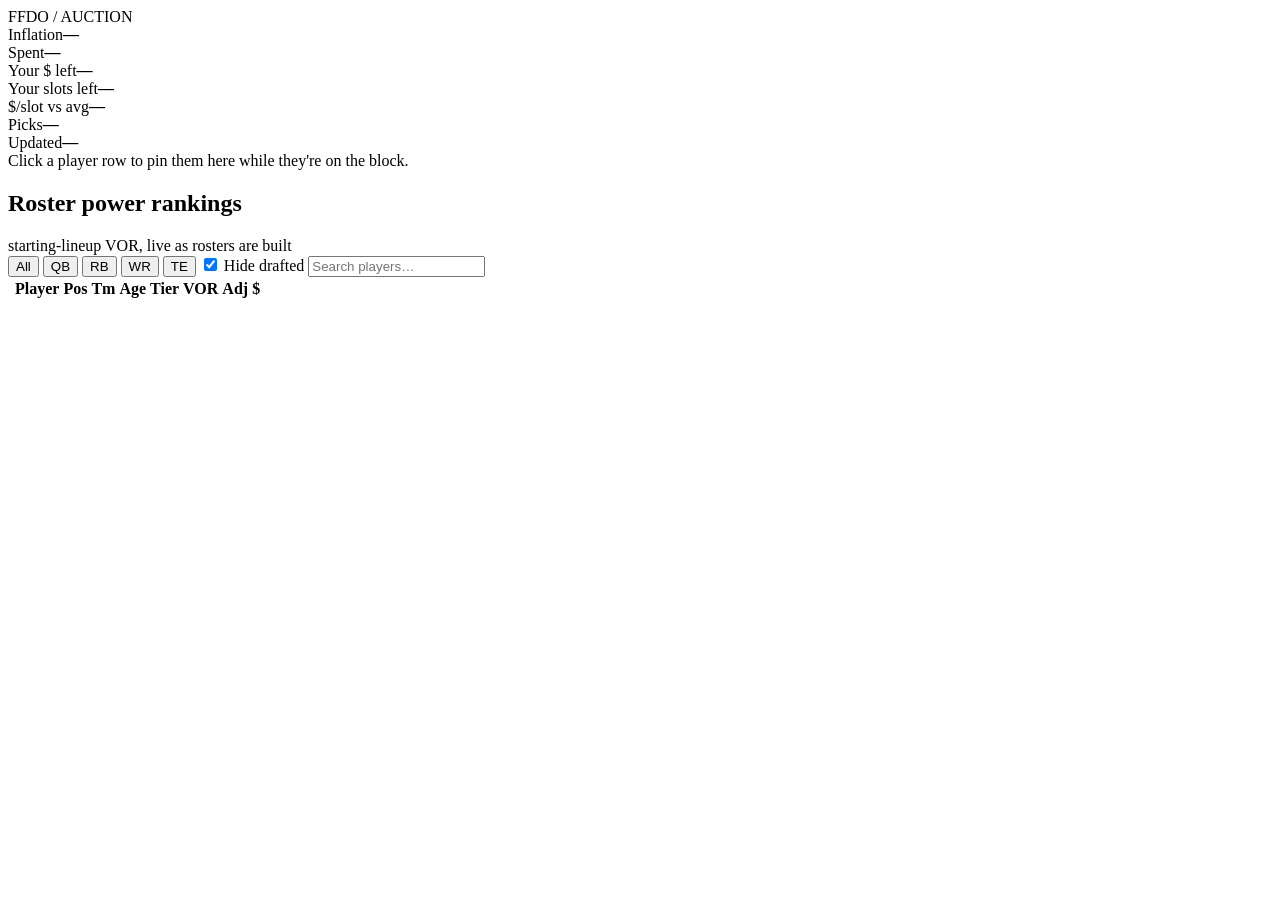
==== src/ffdo/web/index.html @ a6e95901 "feat: add roster rankings sidebar card markup and styles" ====
<!doctype html>
<html lang="en">
<head>
<meta charset="utf-8">
<meta name="viewport" content="width=device-width, initial-scale=1">
<title>Draft Board</title>
<link rel="preconnect" href="https://fonts.googleapis.com">
<link rel="preconnect" href="https://fonts.gstatic.com" crossorigin>
<link href="https://fonts.googleapis.com/css2?family=IBM+Plex+Mono:wght@400;500;600;700&family=IBM+Plex+Sans:wght@400;500;600;700&display=swap" rel="stylesheet">
<link rel="stylesheet" href="/board.css">
</head>
<body>
<header id="strip">
  <div class="brand">
    <span class="brand-name">FFDO</span>
    <span id="brand-tag" class="brand-tag">/ AUCTION</span>
  </div>
  <div class="strip-stats">
    <div><span class="label">Inflation</span><b id="inflation">&mdash;</b></div>
    <div><span class="label">Spent</span><b id="spent">&mdash;</b></div>
    <div id="your-dollars-stat"><span class="label">Your $ left</span><b id="your-dollars">&mdash;</b></div>
    <div id="your-slots-stat"><span class="label">Your slots left</span><b id="your-slots">&mdash;</b></div>
    <div id="your-per-slot-stat"><span class="label">$/slot vs avg</span><b id="your-per-slot">&mdash;</b></div>
    <div><span class="label">Picks</span><b id="picks">&mdash;</b></div>
    <div><span class="label">Updated</span><b id="updated">&mdash;</b></div>
  </div>
</header>

<section id="cow" hidden>
  <div class="cow-head">
    <h2>Cost of waiting</h2>
    <span class="cow-sub">what you give up per position if you pass now and take it at your next pick instead</span>
  </div>
  <div id="cow-rows"></div>
</section>

<div id="layout">
  <div id="sidebar">
  <aside id="nominated" class="empty">
    <div class="nom-empty-msg">Click a player row to pin them here while they're on the block.</div>
    <div class="nom-body" hidden>
      <div class="nom-head">
        <span class="nom-kicker">On the block</span>
        <span id="nom-tier" class="tier-chip"></span>
      </div>
      <div class="nom-name-block">
        <span id="nom-name" class="nom-name"></span>
        <span id="nom-meta" class="nom-meta"></span>
      </div>
      <div class="nom-stats">
        <div class="nom-stat">
          <span id="nom-baseline-label" class="label">Baseline</span>
          <b id="nom-baseline">&mdash;</b>
        </div>
        <div class="nom-stat">
          <span id="nom-adjusted-label" class="label">Adjusted</span>
          <b id="nom-adjusted" class="accent">&mdash;</b>
        </div>
        <div class="nom-stat">
          <span class="label">VOR</span>
          <b id="nom-vor">&mdash;</b>
        </div>
        <div class="nom-stat" id="nom-maxbid-stat" hidden>
          <span class="label">Your max</span>
          <b id="nom-maxbid" class="accent">&mdash;</b>
        </div>
      </div>
      <button id="lean-badge" class="lean-badge" disabled title="This board never names a pick — you decide.">
        MODEL LEAN &middot; DISABLED
      </button>
      <div id="nom-hr" class="hr"></div>
      <div id="bid-block" class="bid-block">
        <div class="bid-head">
          <span class="label">Your bid</span>
          <span id="nom-surplus" class="surplus"></span>
        </div>
        <div class="bid-controls">
          <button data-step="-5">&minus;5</button>
          <button data-step="-1">&minus;1</button>
          <span id="nom-bid" class="bid-amount">$0</span>
          <button data-step="1">+1</button>
          <button data-step="5">+5</button>
        </div>
      </div>
    </div>
  </aside>

  <aside id="rosters">
    <div class="rosters-head">
      <h2>Roster power rankings</h2>
      <span class="rosters-sub">starting-lineup VOR, live as rosters are built</span>
    </div>
    <div id="rosters-rows"></div>
  </aside>
  </div>

  <main id="board-panel">
    <nav id="filters">
      <button data-pos="ALL" class="on">All</button>
      <button data-pos="QB">QB</button>
      <button data-pos="RB">RB</button>
      <button data-pos="WR">WR</button>
      <button data-pos="TE">TE</button>
      <label class="hide-drafted"><input type="checkbox" id="hide-drafted" checked> Hide drafted</label>
      <input id="search" type="search" placeholder="Search players&hellip;" autocomplete="off">
    </nav>
    <div id="board-scroll">
      <table id="board">
        <thead><tr>
          <th></th><th>Player</th><th>Pos</th><th>Tm</th><th>Age</th>
          <th data-sort="tier">Tier</th><th data-sort="vor">VOR</th>
          <th id="th-money" colspan="2" data-sort="adjusted">Adj $</th>
        </tr></thead>
        <tbody></tbody>
      </table>
    </div>
  </main>
</div>

<script src="/board.js"></script>
</body>
</html>
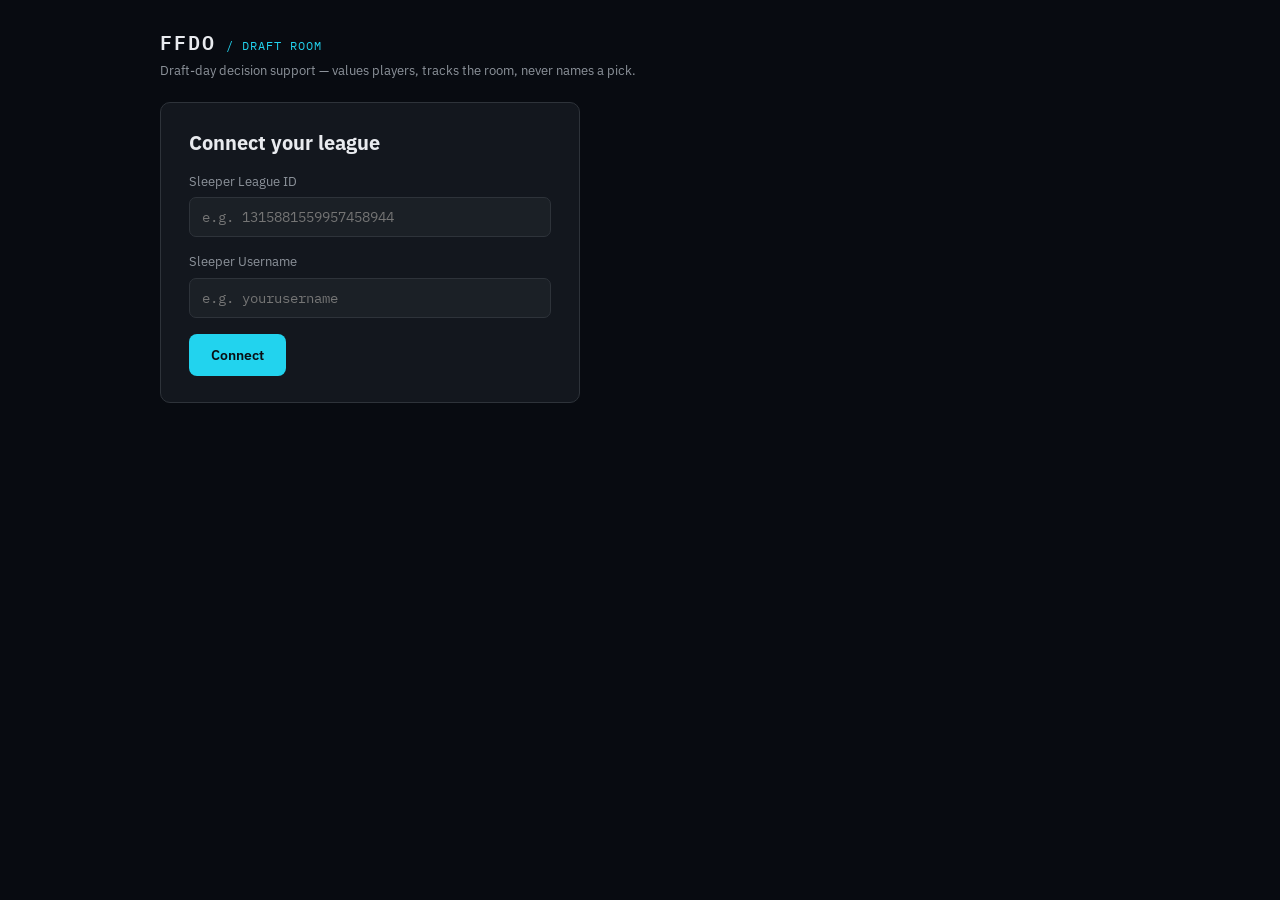
==== commit 5ad38682: "Add Sleeper league connect screen (#2) * Add design spec for Sleeper league main/connect screen  * S" ====
--- a/src/ffdo/web/index.html
+++ b/src/ffdo/web/index.html
@@ -3,120 +3,80 @@
 <head>
 <meta charset="utf-8">
 <meta name="viewport" content="width=device-width, initial-scale=1">
-<title>Draft Board</title>
+<title>FFDO — Connect</title>
 <link rel="preconnect" href="https://fonts.googleapis.com">
 <link rel="preconnect" href="https://fonts.gstatic.com" crossorigin>
 <link href="https://fonts.googleapis.com/css2?family=IBM+Plex+Mono:wght@400;500;600;700&family=IBM+Plex+Sans:wght@400;500;600;700&display=swap" rel="stylesheet">
-<link rel="stylesheet" href="/board.css">
+<link rel="stylesheet" href="main.css">
 </head>
 <body>
-<header id="strip">
-  <div class="brand">
-    <span class="brand-name">FFDO</span>
-    <span id="brand-tag" class="brand-tag">/ AUCTION</span>
-  </div>
-  <div class="strip-stats">
-    <div><span class="label">Inflation</span><b id="inflation">&mdash;</b></div>
-    <div><span class="label">Spent</span><b id="spent">&mdash;</b></div>
-    <div id="your-dollars-stat"><span class="label">Your $ left</span><b id="your-dollars">&mdash;</b></div>
-    <div id="your-slots-stat"><span class="label">Your slots left</span><b id="your-slots">&mdash;</b></div>
-    <div id="your-per-slot-stat"><span class="label">$/slot vs avg</span><b id="your-per-slot">&mdash;</b></div>
-    <div><span class="label">Picks</span><b id="picks">&mdash;</b></div>
-    <div><span class="label">Updated</span><b id="updated">&mdash;</b></div>
-  </div>
-</header>
+<div id="shell">
+  <header id="brand-row">
+    <div class="brand">
+      <span class="brand-name">FFDO</span>
+      <span class="brand-tag">/ DRAFT ROOM</span>
+    </div>
+    <p class="tagline">Draft-day decision support &mdash; values players, tracks the room, never names a pick.</p>
+  </header>
 
-<section id="cow" hidden>
-  <div class="cow-head">
-    <h2>Cost of waiting</h2>
-    <span class="cow-sub">what you give up per position if you pass now and take it at your next pick instead</span>
-  </div>
-  <div id="cow-rows"></div>
-</section>
+  <section id="connect-form" class="card">
+    <h1>Connect your league</h1>
+    <label class="field">
+      <span>Sleeper League ID</span>
+      <input id="league-id-input" type="text" placeholder="e.g. 1315881559957458944" autocomplete="off">
+    </label>
+    <label class="field">
+      <span>Sleeper Username</span>
+      <input id="username-input" type="text" placeholder="e.g. yourusername" autocomplete="off">
+    </label>
+    <p id="connect-error" class="error-msg" hidden></p>
+    <button id="connect-btn">Connect</button>
+  </section>
 
-<div id="layout">
-  <div id="sidebar">
-  <aside id="nominated" class="empty">
-    <div class="nom-empty-msg">Click a player row to pin them here while they're on the block.</div>
-    <div class="nom-body" hidden>
-      <div class="nom-head">
-        <span class="nom-kicker">On the block</span>
-        <span id="nom-tier" class="tier-chip"></span>
+  <section id="connected-view" hidden>
+    <div class="cards-row">
+      <div class="card league-card">
+        <div class="card-head">
+          <div class="league-identity">
+            <span class="eyebrow">League</span>
+            <h2 id="league-name">&mdash;</h2>
+            <span class="league-id-tag" id="league-id-tag"></span>
+          </div>
+          <span id="status-badge" class="status-badge"></span>
+        </div>
+        <div class="stat-grid">
+          <div class="stat"><span class="eyebrow">Teams</span><b id="stat-teams">&mdash;</b></div>
+          <div class="stat"><span class="eyebrow">Budget</span><b id="stat-budget">&mdash;</b></div>
+          <div class="stat"><span class="eyebrow">Rounds</span><b id="stat-rounds">&mdash;</b></div>
+          <div class="stat"><span class="eyebrow">Format</span><b id="stat-format" class="accent">&mdash;</b></div>
+        </div>
+        <div class="hr"></div>
+        <div class="roster-slots">
+          <span class="eyebrow">Roster</span>
+          <div id="roster-chips" class="chip-row"></div>
+        </div>
+        <div class="hr"></div>
+        <p id="scoring-note" class="note"></p>
       </div>
-      <div class="nom-name-block">
-        <span id="nom-name" class="nom-name"></span>
-        <span id="nom-meta" class="nom-meta"></span>
-      </div>
-      <div class="nom-stats">
-        <div class="nom-stat">
-          <span id="nom-baseline-label" class="label">Baseline</span>
-          <b id="nom-baseline">&mdash;</b>
-        </div>
-        <div class="nom-stat">
-          <span id="nom-adjusted-label" class="label">Adjusted</span>
-          <b id="nom-adjusted" class="accent">&mdash;</b>
-        </div>
-        <div class="nom-stat">
-          <span class="label">VOR</span>
-          <b id="nom-vor">&mdash;</b>
-        </div>
-        <div class="nom-stat" id="nom-maxbid-stat" hidden>
-          <span class="label">Your max</span>
-          <b id="nom-maxbid" class="accent">&mdash;</b>
-        </div>
-      </div>
-      <button id="lean-badge" class="lean-badge" disabled title="This board never names a pick — you decide.">
-        MODEL LEAN &middot; DISABLED
-      </button>
-      <div id="nom-hr" class="hr"></div>
-      <div id="bid-block" class="bid-block">
-        <div class="bid-head">
-          <span class="label">Your bid</span>
-          <span id="nom-surplus" class="surplus"></span>
-        </div>
-        <div class="bid-controls">
-          <button data-step="-5">&minus;5</button>
-          <button data-step="-1">&minus;1</button>
-          <span id="nom-bid" class="bid-amount">$0</span>
-          <button data-step="1">+1</button>
-          <button data-step="5">+5</button>
-        </div>
+
+      <div class="card readiness-card">
+        <span class="eyebrow">Data readiness</span>
+        <div id="readiness-rows"></div>
       </div>
     </div>
-  </aside>
 
-  <aside id="rosters">
-    <div class="rosters-head">
-      <h2>Roster power rankings</h2>
-      <span class="rosters-sub">starting-lineup VOR, live as rosters are built</span>
+    <div class="bottom-bar card">
+      <div class="format-block">
+        <div class="format-toggle" id="format-toggle">
+          <button data-format="auction">Auction</button>
+          <button data-format="snake">Snake</button>
+        </div>
+        <p id="format-note" class="note"></p>
+      </div>
+      <button id="enter-btn">Enter draft room &rarr;</button>
     </div>
-    <div id="rosters-rows"></div>
-  </aside>
-  </div>
-
-  <main id="board-panel">
-    <nav id="filters">
-      <button data-pos="ALL" class="on">All</button>
-      <button data-pos="QB">QB</button>
-      <button data-pos="RB">RB</button>
-      <button data-pos="WR">WR</button>
-      <button data-pos="TE">TE</button>
-      <label class="hide-drafted"><input type="checkbox" id="hide-drafted" checked> Hide drafted</label>
-      <input id="search" type="search" placeholder="Search players&hellip;" autocomplete="off">
-    </nav>
-    <div id="board-scroll">
-      <table id="board">
-        <thead><tr>
-          <th></th><th>Player</th><th>Pos</th><th>Tm</th><th>Age</th>
-          <th data-sort="tier">Tier</th><th data-sort="vor">VOR</th>
-          <th id="th-money" colspan="2" data-sort="adjusted">Adj $</th>
-        </tr></thead>
-        <tbody></tbody>
-      </table>
-    </div>
-  </main>
+  </section>
 </div>
-
-<script src="/board.js"></script>
+<script src="main.js"></script>
 </body>
 </html>
--- a/src/ffdo/web/main.css
+++ b/src/ffdo/web/main.css
@@ -0,0 +1,178 @@
+:root {
+  color-scheme: dark;
+  --bg: oklch(0.15 0.014 258);
+  --surface: oklch(0.205 0.014 258);
+  --surface-2: oklch(0.24 0.014 258);
+  --border: oklch(0.32 0.014 258);
+  --border-strong: oklch(0.40 0.016 258);
+  --text: oklch(0.94 0.006 258);
+  --muted: oklch(0.66 0.014 258);
+  --faint: oklch(0.48 0.014 258);
+  --accent: #22D3EE;
+  --green: #34D399;
+  --red: #F87171;
+  --amber: #FBBF24;
+  --font-sans: 'IBM Plex Sans', -apple-system, 'Segoe UI', sans-serif;
+  --font-mono: 'IBM Plex Mono', 'SFMono-Regular', Consolas, monospace;
+}
+
+* { box-sizing: border-box; }
+
+body {
+  margin: 0;
+  padding: 28px;
+  background: var(--bg);
+  color: var(--text);
+  font: 14px/1.4 var(--font-sans);
+  min-height: 100vh;
+}
+
+#shell { max-width: 960px; margin: 0 auto; display: flex; flex-direction: column; gap: 22px; }
+
+#brand-row { display: flex; flex-direction: column; gap: 6px; }
+.brand { display: flex; align-items: baseline; gap: 10px; }
+.brand-name { font-family: var(--font-mono); font-weight: 600; font-size: 20px; letter-spacing: 2px; }
+.brand-tag { font-family: var(--font-mono); font-size: 12px; color: var(--accent); letter-spacing: 1px; }
+.tagline { margin: 0; font-size: 13px; color: var(--muted); }
+
+.card {
+  background: var(--surface);
+  border: 1px solid var(--border);
+  border-radius: 10px;
+  padding: 26px 28px;
+}
+
+.eyebrow {
+  display: block;
+  font-size: 11px;
+  text-transform: uppercase;
+  letter-spacing: 1.5px;
+  color: var(--faint);
+  font-weight: 600;
+}
+
+/* ---- connect form ---- */
+#connect-form { display: flex; flex-direction: column; gap: 16px; max-width: 420px; }
+#connect-form h1 { margin: 0; font-size: 20px; }
+.field { display: flex; flex-direction: column; gap: 6px; font-size: 13px; color: var(--muted); }
+.field input {
+  font: 14px var(--font-mono);
+  color: var(--text);
+  background: var(--surface-2);
+  border: 1px solid var(--border);
+  border-radius: 7px;
+  padding: 10px 12px;
+}
+.field input:focus { outline: none; border-color: var(--accent); }
+.error-msg { margin: 0; color: var(--red); font-size: 13px; }
+
+button {
+  font-family: var(--font-sans);
+  cursor: pointer;
+}
+#connect-btn {
+  align-self: flex-start;
+  font-size: 14px;
+  font-weight: 600;
+  color: #0a0f14;
+  background: var(--accent);
+  border: none;
+  border-radius: 8px;
+  padding: 12px 22px;
+}
+#connect-btn:disabled { opacity: 0.6; cursor: default; }
+
+/* ---- connected view ---- */
+.cards-row { display: flex; gap: 20px; }
+.league-card { flex: 1.4; display: flex; flex-direction: column; gap: 18px; }
+.readiness-card { flex: 1; display: flex; flex-direction: column; gap: 14px; }
+
+.card-head { display: flex; align-items: flex-start; justify-content: space-between; }
+.league-identity { display: flex; flex-direction: column; gap: 4px; }
+.league-identity h2 { margin: 0; font-size: 24px; }
+.league-id-tag { font-family: var(--font-mono); font-size: 12px; color: var(--faint); }
+
+.status-badge {
+  font-family: var(--font-mono);
+  font-size: 11px;
+  letter-spacing: 1px;
+  color: var(--amber);
+  background: color-mix(in oklch, var(--amber) 14%, transparent);
+  border: 1px solid color-mix(in oklch, var(--amber) 40%, transparent);
+  padding: 6px 10px;
+  border-radius: 6px;
+  white-space: nowrap;
+}
+
+.stat-grid { display: grid; grid-template-columns: repeat(4, minmax(0, 1fr)); gap: 14px; }
+.stat { display: flex; flex-direction: column; gap: 4px; }
+.stat b { font-family: var(--font-mono); font-size: 18px; font-weight: 600; }
+.accent { color: var(--accent); }
+
+.hr { height: 1px; background: var(--border); }
+
+.roster-slots { display: flex; flex-direction: column; gap: 8px; }
+.chip-row { display: flex; flex-wrap: wrap; gap: 8px; }
+.chip {
+  font-family: var(--font-mono);
+  font-size: 11px;
+  font-weight: 600;
+  letter-spacing: 0.5px;
+  padding: 6px 10px;
+  border-radius: 6px;
+}
+.chip-starter {
+  background: color-mix(in oklch, var(--accent) 16%, transparent);
+  color: var(--accent);
+  border: 1px solid color-mix(in oklch, var(--accent) 40%, transparent);
+}
+.chip-bench { background: var(--surface-2); color: var(--faint); border: 1px solid var(--border); }
+
+.note { margin: 0; font-size: 12.5px; color: var(--muted); line-height: 1.5; }
+
+.readiness-row {
+  display: flex;
+  align-items: center;
+  gap: 12px;
+  padding: 10px 2px;
+  border-bottom: 1px solid var(--border);
+  font-size: 13px;
+}
+.readiness-row:last-child { border-bottom: none; }
+.readiness-label { flex: 1; }
+.readiness-status { font-family: var(--font-mono); font-size: 12px; color: var(--muted); }
+.dot { width: 8px; height: 8px; border-radius: 50%; flex-shrink: 0; }
+.dot.synced { background: var(--green); box-shadow: 0 0 0 3px color-mix(in oklch, var(--green) 20%, transparent); }
+.dot.pending { background: var(--amber); box-shadow: 0 0 0 3px color-mix(in oklch, var(--amber) 20%, transparent); }
+
+.bottom-bar { display: flex; align-items: center; justify-content: space-between; gap: 20px; }
+.format-block { display: flex; align-items: center; gap: 20px; }
+.format-toggle {
+  display: flex;
+  background: var(--surface-2);
+  border: 1px solid var(--border);
+  border-radius: 8px;
+  padding: 3px;
+  gap: 2px;
+}
+.format-toggle button {
+  font-size: 12.5px;
+  font-weight: 600;
+  letter-spacing: 0.5px;
+  padding: 8px 16px;
+  border: none;
+  border-radius: 6px;
+  background: transparent;
+  color: var(--muted);
+}
+.format-toggle button.on { background: var(--accent); color: #0a0f14; }
+
+#enter-btn {
+  font-size: 14.5px;
+  font-weight: 600;
+  color: #0a0f14;
+  background: var(--accent);
+  border: none;
+  border-radius: 8px;
+  padding: 13px 22px;
+}
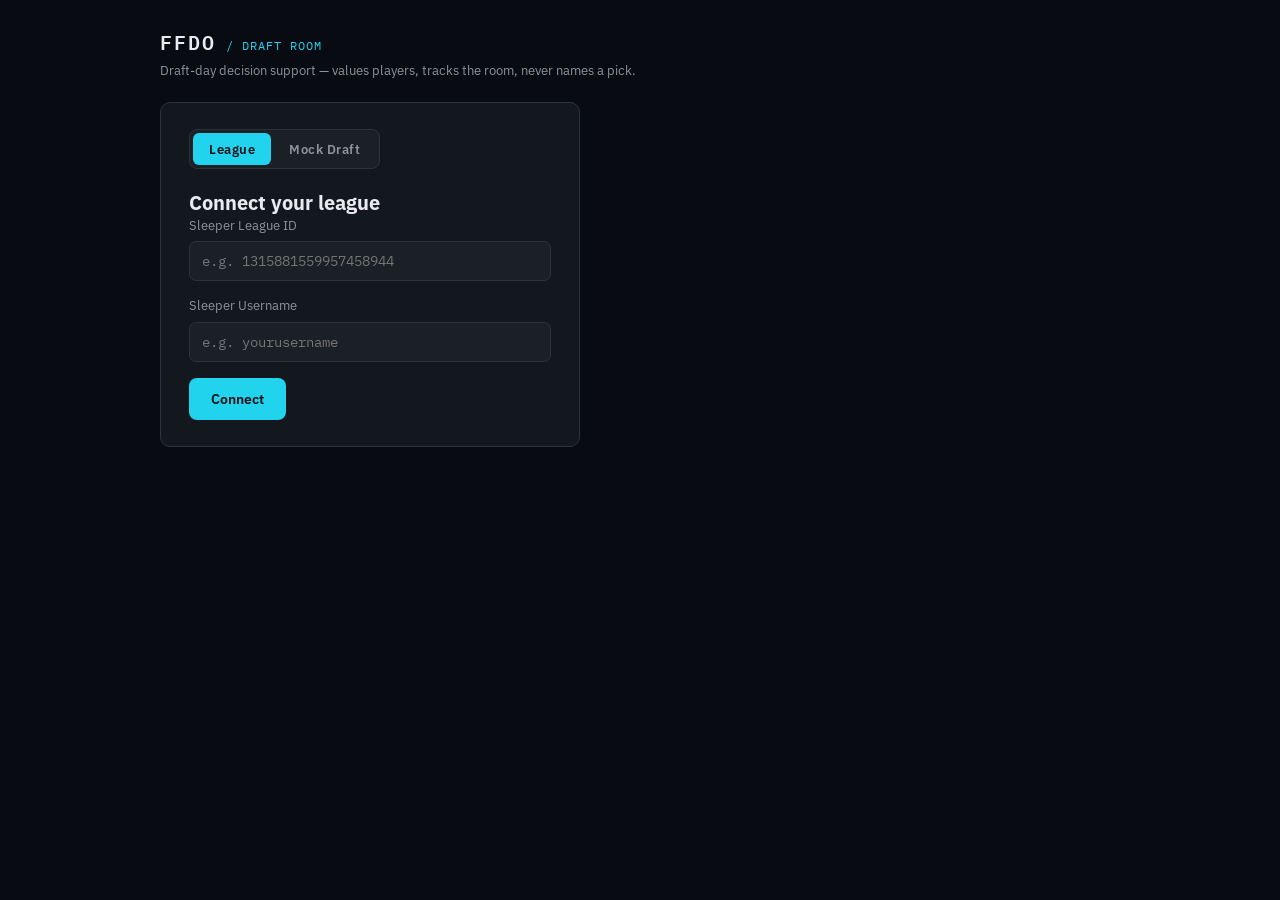
==== commit ecb513bf: "feat: add League/Mock Draft toggle and MOCK badges to the frontend" ====
--- a/src/ffdo/web/index.html
+++ b/src/ffdo/web/index.html
@@ -20,11 +20,24 @@
   </header>
 
   <section id="connect-form" class="card">
-    <h1>Connect your league</h1>
-    <label class="field">
-      <span>Sleeper League ID</span>
-      <input id="league-id-input" type="text" placeholder="e.g. 1315881559957458944" autocomplete="off">
-    </label>
+    <div class="format-toggle" id="connect-mode-toggle">
+      <button data-mode="league" class="on">League</button>
+      <button data-mode="mock">Mock Draft</button>
+    </div>
+    <div id="league-fields">
+      <h1>Connect your league</h1>
+      <label class="field">
+        <span>Sleeper League ID</span>
+        <input id="league-id-input" type="text" placeholder="e.g. 1315881559957458944" autocomplete="off">
+      </label>
+    </div>
+    <div id="mock-fields" hidden>
+      <h1>Connect a mock draft</h1>
+      <label class="field">
+        <span>Draft link or ID</span>
+        <input id="draft-id-input" type="text" placeholder="e.g. https://sleeper.app/draft/nfl/1397145756879605760" autocomplete="off">
+      </label>
+    </div>
     <label class="field">
       <span>Sleeper Username</span>
       <input id="username-input" type="text" placeholder="e.g. yourusername" autocomplete="off">
@@ -42,7 +55,10 @@
             <h2 id="league-name">&mdash;</h2>
             <span class="league-id-tag" id="league-id-tag"></span>
           </div>
-          <span id="status-badge" class="status-badge"></span>
+          <div class="badge-row">
+            <span id="mock-badge" class="mock-badge" hidden>MOCK DRAFT</span>
+            <span id="status-badge" class="status-badge"></span>
+          </div>
         </div>
         <div class="stat-grid">
           <div class="stat"><span class="eyebrow">Teams</span><b id="stat-teams">&mdash;</b></div>
--- a/src/ffdo/web/main.css
+++ b/src/ffdo/web/main.css
@@ -54,6 +54,7 @@
 /* ---- connect form ---- */
 #connect-form { display: flex; flex-direction: column; gap: 16px; max-width: 420px; }
 #connect-form h1 { margin: 0; font-size: 20px; }
+#connect-mode-toggle { align-self: flex-start; margin-bottom: 4px; }
 .field { display: flex; flex-direction: column; gap: 6px; font-size: 13px; color: var(--muted); }
 .field input {
   font: 14px var(--font-mono);
@@ -65,6 +66,19 @@
 }
 .field input:focus { outline: none; border-color: var(--accent); }
 .error-msg { margin: 0; color: var(--red); font-size: 13px; }
+
+.badge-row { display: flex; align-items: center; gap: 8px; }
+.mock-badge {
+  font-family: var(--font-mono);
+  font-size: 11px;
+  letter-spacing: 1px;
+  color: var(--red);
+  background: color-mix(in oklch, var(--red) 14%, transparent);
+  border: 1px solid color-mix(in oklch, var(--red) 40%, transparent);
+  padding: 6px 10px;
+  border-radius: 6px;
+  white-space: nowrap;
+}
 
 button {
   font-family: var(--font-sans);
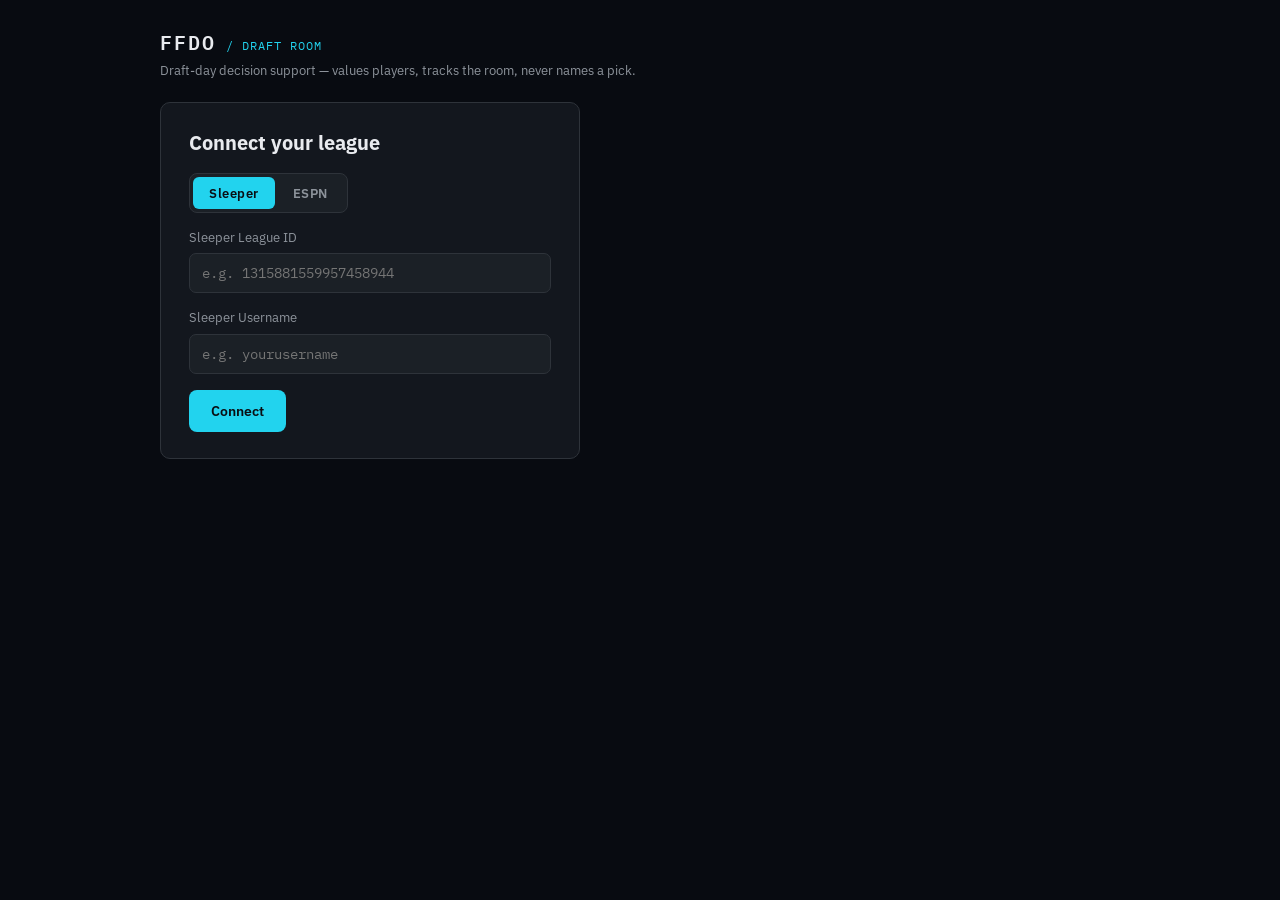
==== commit 73df4371: "feat: add ESPN provider toggle to the connect form Toggle between Sleeper and ESPN field sets and su" ====
--- a/src/ffdo/web/index.html
+++ b/src/ffdo/web/index.html
@@ -20,28 +20,40 @@
   </header>
 
   <section id="connect-form" class="card">
-    <div class="format-toggle" id="connect-mode-toggle">
-      <button data-mode="league" class="on">League</button>
-      <button data-mode="mock">Mock Draft</button>
+    <h1>Connect your league</h1>
+    <div class="provider-toggle" id="provider-toggle">
+      <button data-provider="sleeper" class="on">Sleeper</button>
+      <button data-provider="espn">ESPN</button>
     </div>
-    <div id="league-fields">
-      <h1>Connect your league</h1>
+    <div id="sleeper-fields">
       <label class="field">
         <span>Sleeper League ID</span>
         <input id="league-id-input" type="text" placeholder="e.g. 1315881559957458944" autocomplete="off">
       </label>
-    </div>
-    <div id="mock-fields" hidden>
-      <h1>Connect a mock draft</h1>
       <label class="field">
-        <span>Draft link or ID</span>
-        <input id="draft-id-input" type="text" placeholder="e.g. https://sleeper.app/draft/nfl/1397145756879605760" autocomplete="off">
+        <span>Sleeper Username</span>
+        <input id="username-input" type="text" placeholder="e.g. yourusername" autocomplete="off">
       </label>
     </div>
-    <label class="field">
-      <span>Sleeper Username</span>
-      <input id="username-input" type="text" placeholder="e.g. yourusername" autocomplete="off">
-    </label>
+    <div id="espn-fields" hidden>
+      <label class="field">
+        <span>ESPN League ID</span>
+        <input id="espn-league-id-input" type="text" placeholder="e.g. 1882997948" autocomplete="off">
+      </label>
+      <label class="field">
+        <span>Season</span>
+        <input id="espn-season-input" type="text" placeholder="e.g. 2026" autocomplete="off">
+      </label>
+      <label class="field">
+        <span>espn_s2 cookie</span>
+        <input id="espn-s2-input" type="text" placeholder="paste the espn_s2 cookie value" autocomplete="off">
+      </label>
+      <label class="field">
+        <span>SWID cookie</span>
+        <input id="espn-swid-input" type="text" placeholder="e.g. {XXXXXXXX-XXXX-...}" autocomplete="off">
+      </label>
+      <p class="note">Private league? Log into fantasy.espn.com, open your browser's devtools, and find these two cookie values under Storage/Application &rarr; Cookies &rarr; fantasy.espn.com.</p>
+    </div>
     <p id="connect-error" class="error-msg" hidden></p>
     <button id="connect-btn">Connect</button>
   </section>
@@ -55,10 +67,7 @@
             <h2 id="league-name">&mdash;</h2>
             <span class="league-id-tag" id="league-id-tag"></span>
           </div>
-          <div class="badge-row">
-            <span id="mock-badge" class="mock-badge" hidden>MOCK DRAFT</span>
-            <span id="status-badge" class="status-badge"></span>
-          </div>
+          <span id="status-badge" class="status-badge"></span>
         </div>
         <div class="stat-grid">
           <div class="stat"><span class="eyebrow">Teams</span><b id="stat-teams">&mdash;</b></div>
--- a/src/ffdo/web/main.css
+++ b/src/ffdo/web/main.css
@@ -54,7 +54,6 @@
 /* ---- connect form ---- */
 #connect-form { display: flex; flex-direction: column; gap: 16px; max-width: 420px; }
 #connect-form h1 { margin: 0; font-size: 20px; }
-#connect-mode-toggle { align-self: flex-start; margin-bottom: 4px; }
 .field { display: flex; flex-direction: column; gap: 6px; font-size: 13px; color: var(--muted); }
 .field input {
   font: 14px var(--font-mono);
@@ -67,18 +66,28 @@
 .field input:focus { outline: none; border-color: var(--accent); }
 .error-msg { margin: 0; color: var(--red); font-size: 13px; }
 
-.badge-row { display: flex; align-items: center; gap: 8px; }
-.mock-badge {
-  font-family: var(--font-mono);
-  font-size: 11px;
-  letter-spacing: 1px;
-  color: var(--red);
-  background: color-mix(in oklch, var(--red) 14%, transparent);
-  border: 1px solid color-mix(in oklch, var(--red) 40%, transparent);
-  padding: 6px 10px;
-  border-radius: 6px;
-  white-space: nowrap;
-}
+.provider-toggle {
+  display: flex;
+  background: var(--surface-2);
+  border: 1px solid var(--border);
+  border-radius: 8px;
+  padding: 3px;
+  gap: 2px;
+  align-self: flex-start;
+}
+.provider-toggle button {
+  font-size: 12.5px;
+  font-weight: 600;
+  letter-spacing: 0.5px;
+  padding: 8px 16px;
+  border: none;
+  border-radius: 6px;
+  background: transparent;
+  color: var(--muted);
+}
+.provider-toggle button.on { background: var(--accent); color: #0a0f14; }
+#sleeper-fields, #espn-fields { display: flex; flex-direction: column; gap: 16px; }
+#sleeper-fields[hidden], #espn-fields[hidden] { display: none; }
 
 button {
   font-family: var(--font-sans);
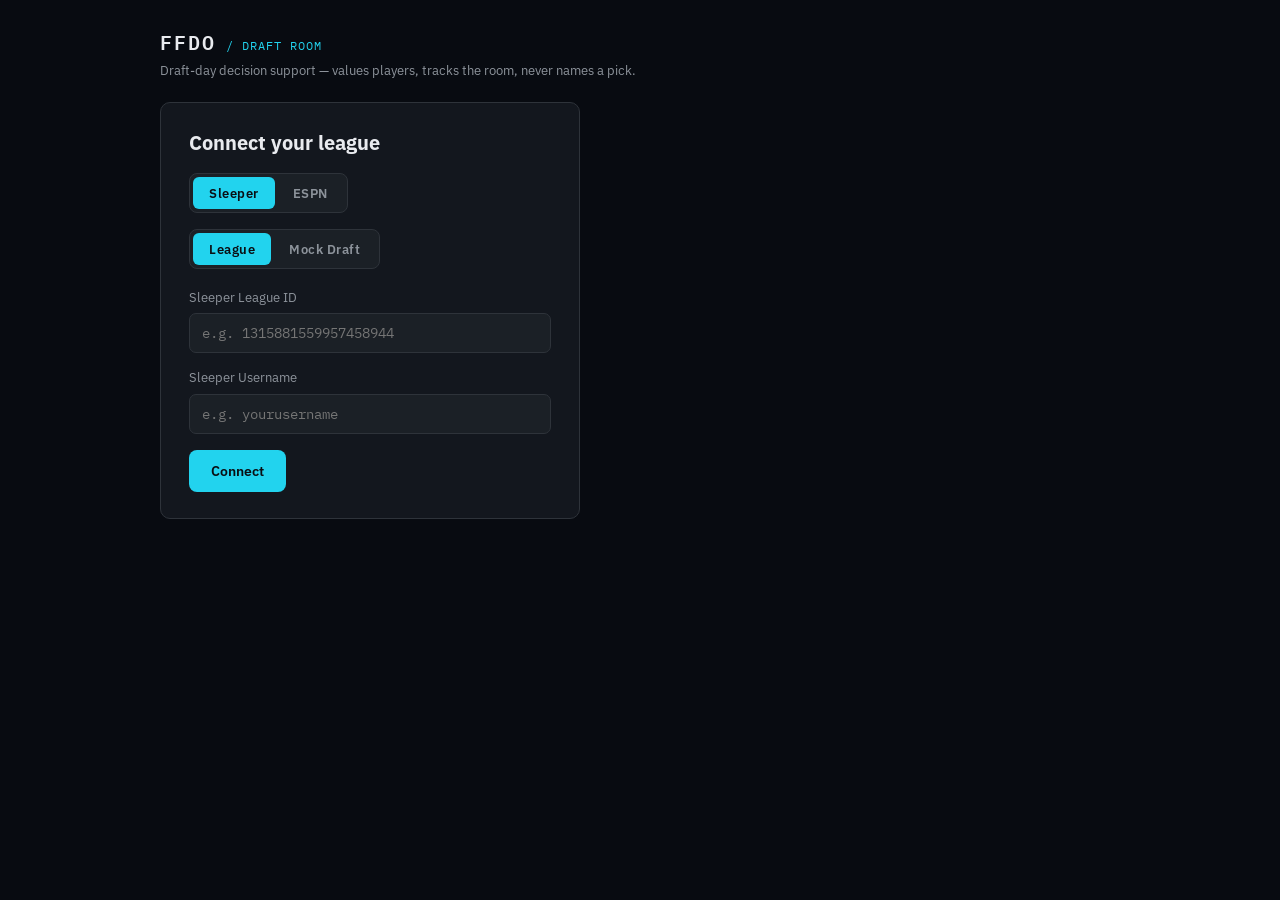
==== commit 55e55c3e: "Merge origin/main into worktree-espn-league-support Resolves conflicts from PR #5 (Sleeper mock draf" ====
--- a/src/ffdo/web/index.html
+++ b/src/ffdo/web/index.html
@@ -26,10 +26,22 @@
       <button data-provider="espn">ESPN</button>
     </div>
     <div id="sleeper-fields">
-      <label class="field">
-        <span>Sleeper League ID</span>
-        <input id="league-id-input" type="text" placeholder="e.g. 1315881559957458944" autocomplete="off">
-      </label>
+      <div class="format-toggle" id="connect-mode-toggle">
+        <button data-mode="league" class="on">League</button>
+        <button data-mode="mock">Mock Draft</button>
+      </div>
+      <div id="league-fields">
+        <label class="field">
+          <span>Sleeper League ID</span>
+          <input id="league-id-input" type="text" placeholder="e.g. 1315881559957458944" autocomplete="off">
+        </label>
+      </div>
+      <div id="mock-fields" hidden>
+        <label class="field">
+          <span>Draft link or ID</span>
+          <input id="draft-id-input" type="text" placeholder="e.g. https://sleeper.app/draft/nfl/1397145756879605760" autocomplete="off">
+        </label>
+      </div>
       <label class="field">
         <span>Sleeper Username</span>
         <input id="username-input" type="text" placeholder="e.g. yourusername" autocomplete="off">
@@ -46,11 +58,11 @@
       </label>
       <label class="field">
         <span>espn_s2 cookie</span>
-        <input id="espn-s2-input" type="text" placeholder="paste the espn_s2 cookie value" autocomplete="off">
+        <input id="espn-s2-input" type="password" placeholder="paste the espn_s2 cookie value" autocomplete="off">
       </label>
       <label class="field">
         <span>SWID cookie</span>
-        <input id="espn-swid-input" type="text" placeholder="e.g. {XXXXXXXX-XXXX-...}" autocomplete="off">
+        <input id="espn-swid-input" type="password" placeholder="e.g. {XXXXXXXX-XXXX-...}" autocomplete="off">
       </label>
       <p class="note">Private league? Log into fantasy.espn.com, open your browser's devtools, and find these two cookie values under Storage/Application &rarr; Cookies &rarr; fantasy.espn.com.</p>
     </div>
@@ -67,7 +79,10 @@
             <h2 id="league-name">&mdash;</h2>
             <span class="league-id-tag" id="league-id-tag"></span>
           </div>
-          <span id="status-badge" class="status-badge"></span>
+          <div class="badge-row">
+            <span id="mock-badge" class="mock-badge" hidden>MOCK DRAFT</span>
+            <span id="status-badge" class="status-badge"></span>
+          </div>
         </div>
         <div class="stat-grid">
           <div class="stat"><span class="eyebrow">Teams</span><b id="stat-teams">&mdash;</b></div>
--- a/src/ffdo/web/main.css
+++ b/src/ffdo/web/main.css
@@ -54,6 +54,7 @@
 /* ---- connect form ---- */
 #connect-form { display: flex; flex-direction: column; gap: 16px; max-width: 420px; }
 #connect-form h1 { margin: 0; font-size: 20px; }
+#connect-mode-toggle { align-self: flex-start; margin-bottom: 4px; }
 .field { display: flex; flex-direction: column; gap: 6px; font-size: 13px; color: var(--muted); }
 .field input {
   font: 14px var(--font-mono);
@@ -88,6 +89,19 @@
 .provider-toggle button.on { background: var(--accent); color: #0a0f14; }
 #sleeper-fields, #espn-fields { display: flex; flex-direction: column; gap: 16px; }
 #sleeper-fields[hidden], #espn-fields[hidden] { display: none; }
+
+.badge-row { display: flex; align-items: center; gap: 8px; }
+.mock-badge {
+  font-family: var(--font-mono);
+  font-size: 11px;
+  letter-spacing: 1px;
+  color: var(--red);
+  background: color-mix(in oklch, var(--red) 14%, transparent);
+  border: 1px solid color-mix(in oklch, var(--red) 40%, transparent);
+  padding: 6px 10px;
+  border-radius: 6px;
+  white-space: nowrap;
+}
 
 button {
   font-family: var(--font-sans);
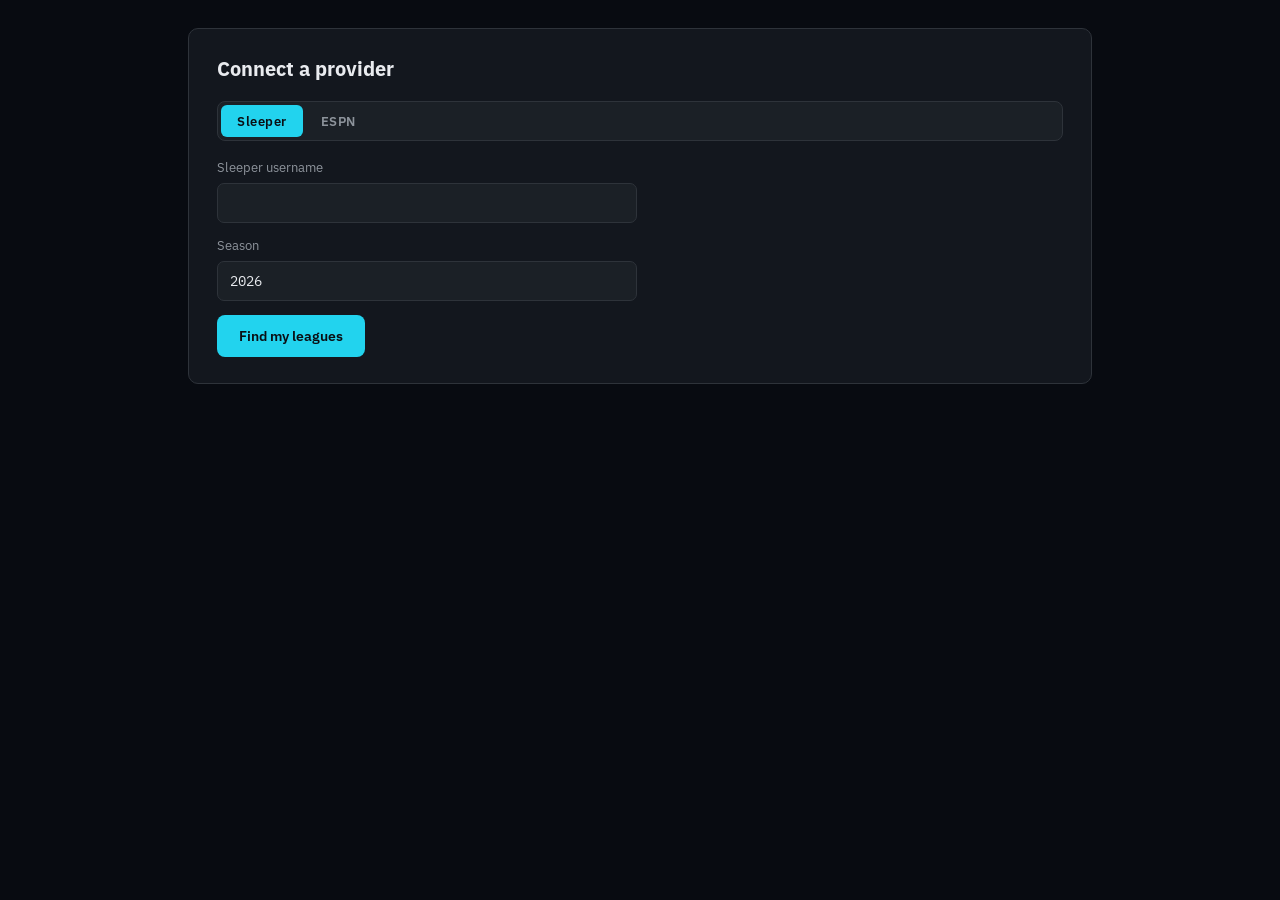
==== commit 689db44d: "feat: hash-routed app shell with league switcher and discovery screen Co-Authored-By: Claude Sonnet " ====
--- a/src/ffdo/web/index.html
+++ b/src/ffdo/web/index.html
@@ -3,120 +3,21 @@
 <head>
 <meta charset="utf-8">
 <meta name="viewport" content="width=device-width, initial-scale=1">
-<title>FFDO — Connect</title>
+<title>FFDO</title>
 <link rel="preconnect" href="https://fonts.googleapis.com">
 <link rel="preconnect" href="https://fonts.gstatic.com" crossorigin>
 <link href="https://fonts.googleapis.com/css2?family=IBM+Plex+Mono:wght@400;500;600;700&family=IBM+Plex+Sans:wght@400;500;600;700&display=swap" rel="stylesheet">
-<link rel="stylesheet" href="main.css">
+<link rel="stylesheet" href="app.css">
 </head>
 <body>
 <div id="shell">
-  <header id="brand-row">
-    <div class="brand">
-      <span class="brand-name">FFDO</span>
-      <span class="brand-tag">/ DRAFT ROOM</span>
-    </div>
-    <p class="tagline">Draft-day decision support &mdash; values players, tracks the room, never names a pick.</p>
+  <header id="switcher-bar" hidden>
+    <span class="brand">FFDO</span>
+    <select id="league-switcher"></select>
+    <a href="#/connect" class="add-leagues">+ Add leagues</a>
   </header>
-
-  <section id="connect-form" class="card">
-    <h1>Connect your league</h1>
-    <div class="provider-toggle" id="provider-toggle">
-      <button data-provider="sleeper" class="on">Sleeper</button>
-      <button data-provider="espn">ESPN</button>
-    </div>
-    <div id="sleeper-fields">
-      <div class="format-toggle" id="connect-mode-toggle">
-        <button data-mode="league" class="on">League</button>
-        <button data-mode="mock">Mock Draft</button>
-      </div>
-      <div id="league-fields">
-        <label class="field">
-          <span>Sleeper League ID</span>
-          <input id="league-id-input" type="text" placeholder="e.g. 1315881559957458944" autocomplete="off">
-        </label>
-      </div>
-      <div id="mock-fields" hidden>
-        <label class="field">
-          <span>Draft link or ID</span>
-          <input id="draft-id-input" type="text" placeholder="e.g. https://sleeper.app/draft/nfl/1397145756879605760" autocomplete="off">
-        </label>
-      </div>
-      <label class="field">
-        <span>Sleeper Username</span>
-        <input id="username-input" type="text" placeholder="e.g. yourusername" autocomplete="off">
-      </label>
-    </div>
-    <div id="espn-fields" hidden>
-      <label class="field">
-        <span>ESPN League ID</span>
-        <input id="espn-league-id-input" type="text" placeholder="e.g. 1882997948" autocomplete="off">
-      </label>
-      <label class="field">
-        <span>Season</span>
-        <input id="espn-season-input" type="text" placeholder="e.g. 2026" autocomplete="off">
-      </label>
-      <label class="field">
-        <span>espn_s2 cookie</span>
-        <input id="espn-s2-input" type="password" placeholder="paste the espn_s2 cookie value" autocomplete="off">
-      </label>
-      <label class="field">
-        <span>SWID cookie</span>
-        <input id="espn-swid-input" type="password" placeholder="e.g. {XXXXXXXX-XXXX-...}" autocomplete="off">
-      </label>
-      <p class="note">Private league? Log into fantasy.espn.com, open your browser's devtools, and find these two cookie values under Storage/Application &rarr; Cookies &rarr; fantasy.espn.com.</p>
-    </div>
-    <p id="connect-error" class="error-msg" hidden></p>
-    <button id="connect-btn">Connect</button>
-  </section>
-
-  <section id="connected-view" hidden>
-    <div class="cards-row">
-      <div class="card league-card">
-        <div class="card-head">
-          <div class="league-identity">
-            <span class="eyebrow">League</span>
-            <h2 id="league-name">&mdash;</h2>
-            <span class="league-id-tag" id="league-id-tag"></span>
-          </div>
-          <div class="badge-row">
-            <span id="mock-badge" class="mock-badge" hidden>MOCK DRAFT</span>
-            <span id="status-badge" class="status-badge"></span>
-          </div>
-        </div>
-        <div class="stat-grid">
-          <div class="stat"><span class="eyebrow">Teams</span><b id="stat-teams">&mdash;</b></div>
-          <div class="stat"><span class="eyebrow">Budget</span><b id="stat-budget">&mdash;</b></div>
-          <div class="stat"><span class="eyebrow">Rounds</span><b id="stat-rounds">&mdash;</b></div>
-          <div class="stat"><span class="eyebrow">Format</span><b id="stat-format" class="accent">&mdash;</b></div>
-        </div>
-        <div class="hr"></div>
-        <div class="roster-slots">
-          <span class="eyebrow">Roster</span>
-          <div id="roster-chips" class="chip-row"></div>
-        </div>
-        <div class="hr"></div>
-        <p id="scoring-note" class="note"></p>
-      </div>
-
-      <div class="card readiness-card">
-        <span class="eyebrow">Data readiness</span>
-        <div id="readiness-rows"></div>
-      </div>
-    </div>
-
-    <div class="bottom-bar card">
-      <div class="format-block">
-        <div class="format-toggle" id="format-toggle">
-          <button data-format="auction">Auction</button>
-          <button data-format="snake">Snake</button>
-        </div>
-        <p id="format-note" class="note"></p>
-      </div>
-      <button id="enter-btn">Enter draft room &rarr;</button>
-    </div>
-  </section>
+  <main id="view"></main>
 </div>
-<script src="main.js"></script>
+<script src="app.js"></script>
 </body>
 </html>
--- a/src/ffdo/web/app.css
+++ b/src/ffdo/web/app.css
@@ -0,0 +1,173 @@
+:root {
+  color-scheme: dark;
+  --bg: oklch(0.15 0.014 258);
+  --surface: oklch(0.205 0.014 258);
+  --surface-2: oklch(0.24 0.014 258);
+  --border: oklch(0.32 0.014 258);
+  --border-strong: oklch(0.40 0.016 258);
+  --text: oklch(0.94 0.006 258);
+  --muted: oklch(0.66 0.014 258);
+  --faint: oklch(0.48 0.014 258);
+  --accent: #22D3EE;
+  --green: #34D399;
+  --red: #F87171;
+  --amber: #FBBF24;
+  --font-sans: 'IBM Plex Sans', -apple-system, 'Segoe UI', sans-serif;
+  --font-mono: 'IBM Plex Mono', 'SFMono-Regular', Consolas, monospace;
+}
+
+* { box-sizing: border-box; }
+
+body {
+  margin: 0;
+  background: var(--bg);
+  color: var(--text);
+  font: 14px/1.4 var(--font-sans);
+  min-height: 100vh;
+}
+
+a { color: var(--accent); text-decoration: none; }
+a:hover { color: var(--text); }
+
+#shell { display: flex; flex-direction: column; min-height: 100vh; }
+
+/* ---- persistent switcher bar ---- */
+#switcher-bar {
+  display: flex;
+  align-items: center;
+  gap: 16px;
+  padding: 14px 28px;
+  border-bottom: 1px solid var(--border);
+  background: var(--surface);
+}
+#switcher-bar[hidden] { display: none; }
+#switcher-bar .brand {
+  font-family: var(--font-mono);
+  font-weight: 600;
+  font-size: 16px;
+  letter-spacing: 1.5px;
+}
+#league-switcher {
+  font: 13px var(--font-sans);
+  font-weight: 600;
+  color: var(--text);
+  background: var(--surface-2);
+  border: 1px solid var(--border-strong);
+  border-radius: 8px;
+  padding: 8px 12px;
+}
+#league-switcher:focus { outline: none; border-color: var(--accent); }
+.add-leagues {
+  margin-left: auto;
+  font-size: 13px;
+  font-weight: 600;
+  color: var(--accent);
+}
+
+/* ---- view / cards ---- */
+#view {
+  flex: 1;
+  max-width: 960px;
+  width: 100%;
+  margin: 0 auto;
+  padding: 28px;
+}
+
+.card {
+  background: var(--surface);
+  border: 1px solid var(--border);
+  border-radius: 10px;
+  padding: 26px 28px;
+}
+.card h1 { margin: 0 0 18px; font-size: 20px; }
+.card h2 { margin: 22px 0 12px; font-size: 15px; color: var(--muted); }
+
+/* ---- connect form ---- */
+#connect-form { display: flex; flex-direction: column; gap: 14px; max-width: 420px; }
+#connect-form label { display: flex; flex-direction: column; gap: 6px; font-size: 13px; color: var(--muted); }
+#connect-form input {
+  font: 14px var(--font-mono);
+  color: var(--text);
+  background: var(--surface-2);
+  border: 1px solid var(--border);
+  border-radius: 7px;
+  padding: 10px 12px;
+}
+#connect-form input:focus { outline: none; border-color: var(--accent); }
+#connect-form [data-fields] { display: flex; flex-direction: column; gap: 14px; }
+#connect-form [data-fields][hidden] { display: none; }
+#connect-form button[type="submit"] {
+  align-self: flex-start;
+  font: 600 14px var(--font-sans);
+  color: #0a0f14;
+  background: var(--accent);
+  border: none;
+  border-radius: 8px;
+  padding: 12px 22px;
+  cursor: pointer;
+}
+
+.provider-toggle {
+  display: flex;
+  background: var(--surface-2);
+  border: 1px solid var(--border);
+  border-radius: 8px;
+  padding: 3px;
+  gap: 2px;
+  align-self: flex-start;
+  margin-bottom: 18px;
+}
+.provider-toggle button {
+  font: 600 12.5px var(--font-sans);
+  letter-spacing: 0.5px;
+  padding: 8px 16px;
+  border: none;
+  border-radius: 6px;
+  background: transparent;
+  color: var(--muted);
+  cursor: pointer;
+}
+.provider-toggle button.on { background: var(--accent); color: #0a0f14; }
+
+/* ---- discovery checklist ---- */
+.discovered-list { list-style: none; margin: 0 0 16px; padding: 0; display: flex; flex-direction: column; gap: 8px; }
+.discovered-list li {
+  background: var(--surface-2);
+  border: 1px solid var(--border);
+  border-radius: 8px;
+  padding: 10px 14px;
+}
+.discovered-list label { display: flex; align-items: center; gap: 10px; cursor: pointer; }
+.discovered-list input[type="checkbox"]:disabled { opacity: 0.5; }
+.discovered-list .lg-name { font-weight: 600; }
+#track-selected {
+  font: 600 14px var(--font-sans);
+  color: #0a0f14;
+  background: var(--accent);
+  border: none;
+  border-radius: 8px;
+  padding: 12px 22px;
+  cursor: pointer;
+}
+
+.badge {
+  font-family: var(--font-mono);
+  font-size: 11px;
+  letter-spacing: 0.5px;
+  color: var(--accent);
+  background: color-mix(in oklch, var(--accent) 14%, transparent);
+  border: 1px solid color-mix(in oklch, var(--accent) 40%, transparent);
+  padding: 3px 8px;
+  border-radius: 5px;
+  white-space: nowrap;
+}
+.badge.muted {
+  color: var(--muted);
+  background: var(--surface-2);
+  border-color: var(--border);
+}
+
+.error { margin: 4px 0 0; color: var(--red); font-size: 13px; }
+.error[hidden] { display: none; }
+
+#league-body { color: var(--muted); }
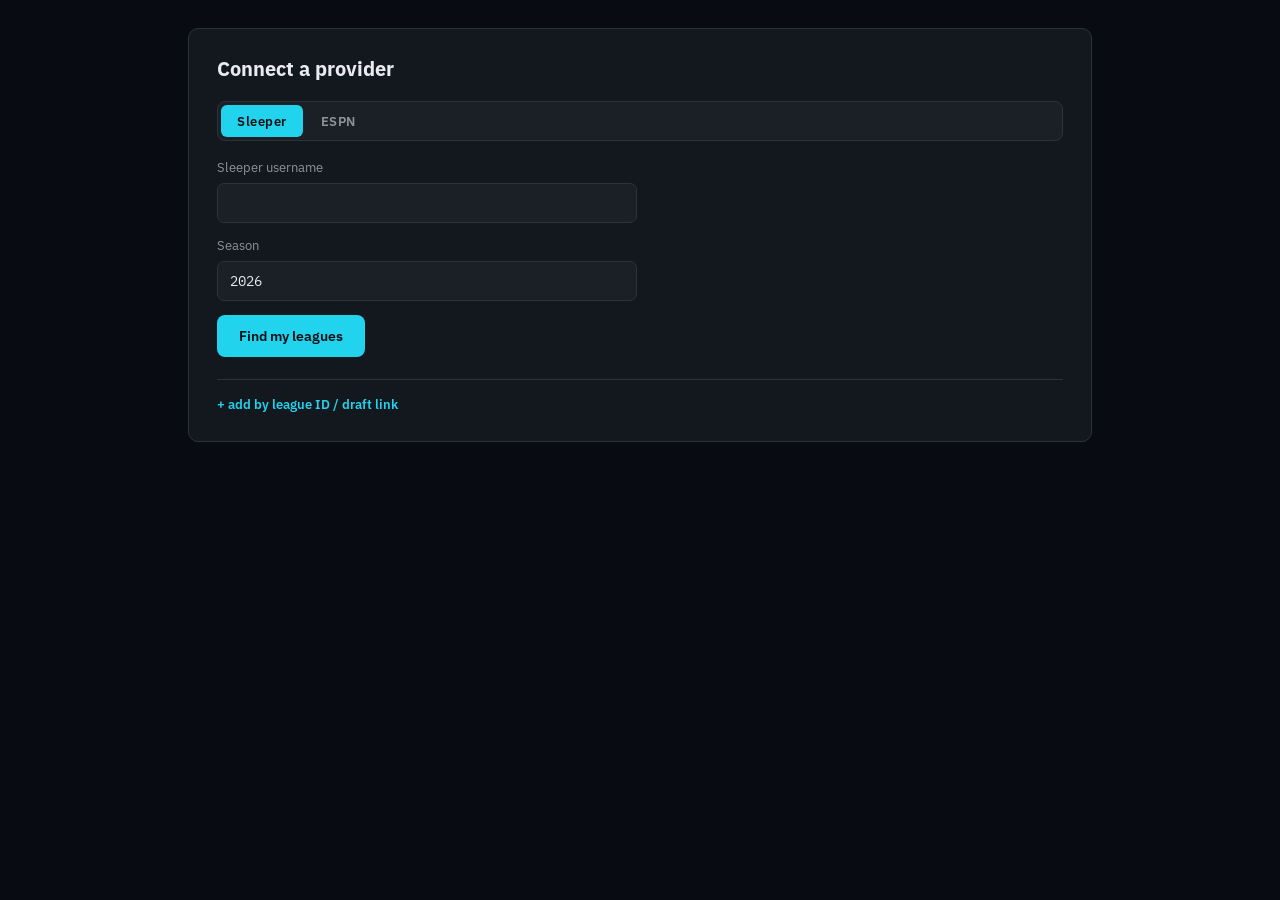
==== commit 6074095e: "feat: add command-center home grid, replace #/'s auto-redirect Co-Authored-By: Claude Sonnet 5 <nore" ====
--- a/src/ffdo/web/index.html
+++ b/src/ffdo/web/index.html
@@ -12,7 +12,7 @@
 <body>
 <div id="shell">
   <header id="switcher-bar" hidden>
-    <span class="brand">FFDO</span>
+    <a href="#/" class="brand">FFDO</a>
     <select id="league-switcher"></select>
     <a href="#/connect" class="add-leagues">+ Add leagues</a>
   </header>
--- a/src/ffdo/web/app.css
+++ b/src/ffdo/web/app.css
@@ -47,6 +47,7 @@
   font-size: 16px;
   letter-spacing: 1.5px;
 }
+#switcher-bar .brand:hover { color: var(--accent); }
 #league-switcher {
   font: 13px var(--font-sans);
   font-weight: 600;
@@ -141,6 +142,38 @@
 .discovered-list input[type="checkbox"]:disabled { opacity: 0.5; }
 .discovered-list .lg-name { font-weight: 600; }
 #track-selected {
+  font: 600 14px var(--font-sans);
+  color: #0a0f14;
+  background: var(--accent);
+  border: none;
+  border-radius: 8px;
+  padding: 12px 22px;
+  cursor: pointer;
+}
+
+/* ---- manual add-by-ID disclosure (spec §6.1) ---- */
+.manual-add { margin-top: 22px; border-top: 1px solid var(--border); padding-top: 16px; }
+.manual-add summary {
+  cursor: pointer;
+  font-size: 13px;
+  font-weight: 600;
+  color: var(--accent);
+  list-style: none;
+}
+.manual-add summary::-webkit-details-marker { display: none; }
+#manual-form { display: flex; flex-direction: column; gap: 14px; max-width: 420px; margin-top: 16px; }
+#manual-form label { display: flex; flex-direction: column; gap: 6px; font-size: 13px; color: var(--muted); }
+#manual-form input, #manual-form select {
+  font: 14px var(--font-mono);
+  color: var(--text);
+  background: var(--surface-2);
+  border: 1px solid var(--border);
+  border-radius: 7px;
+  padding: 10px 12px;
+}
+#manual-form input:focus, #manual-form select:focus { outline: none; border-color: var(--accent); }
+#manual-form button[type="submit"] {
+  align-self: flex-start;
   font: 600 14px var(--font-sans);
   color: #0a0f14;
   background: var(--accent);
